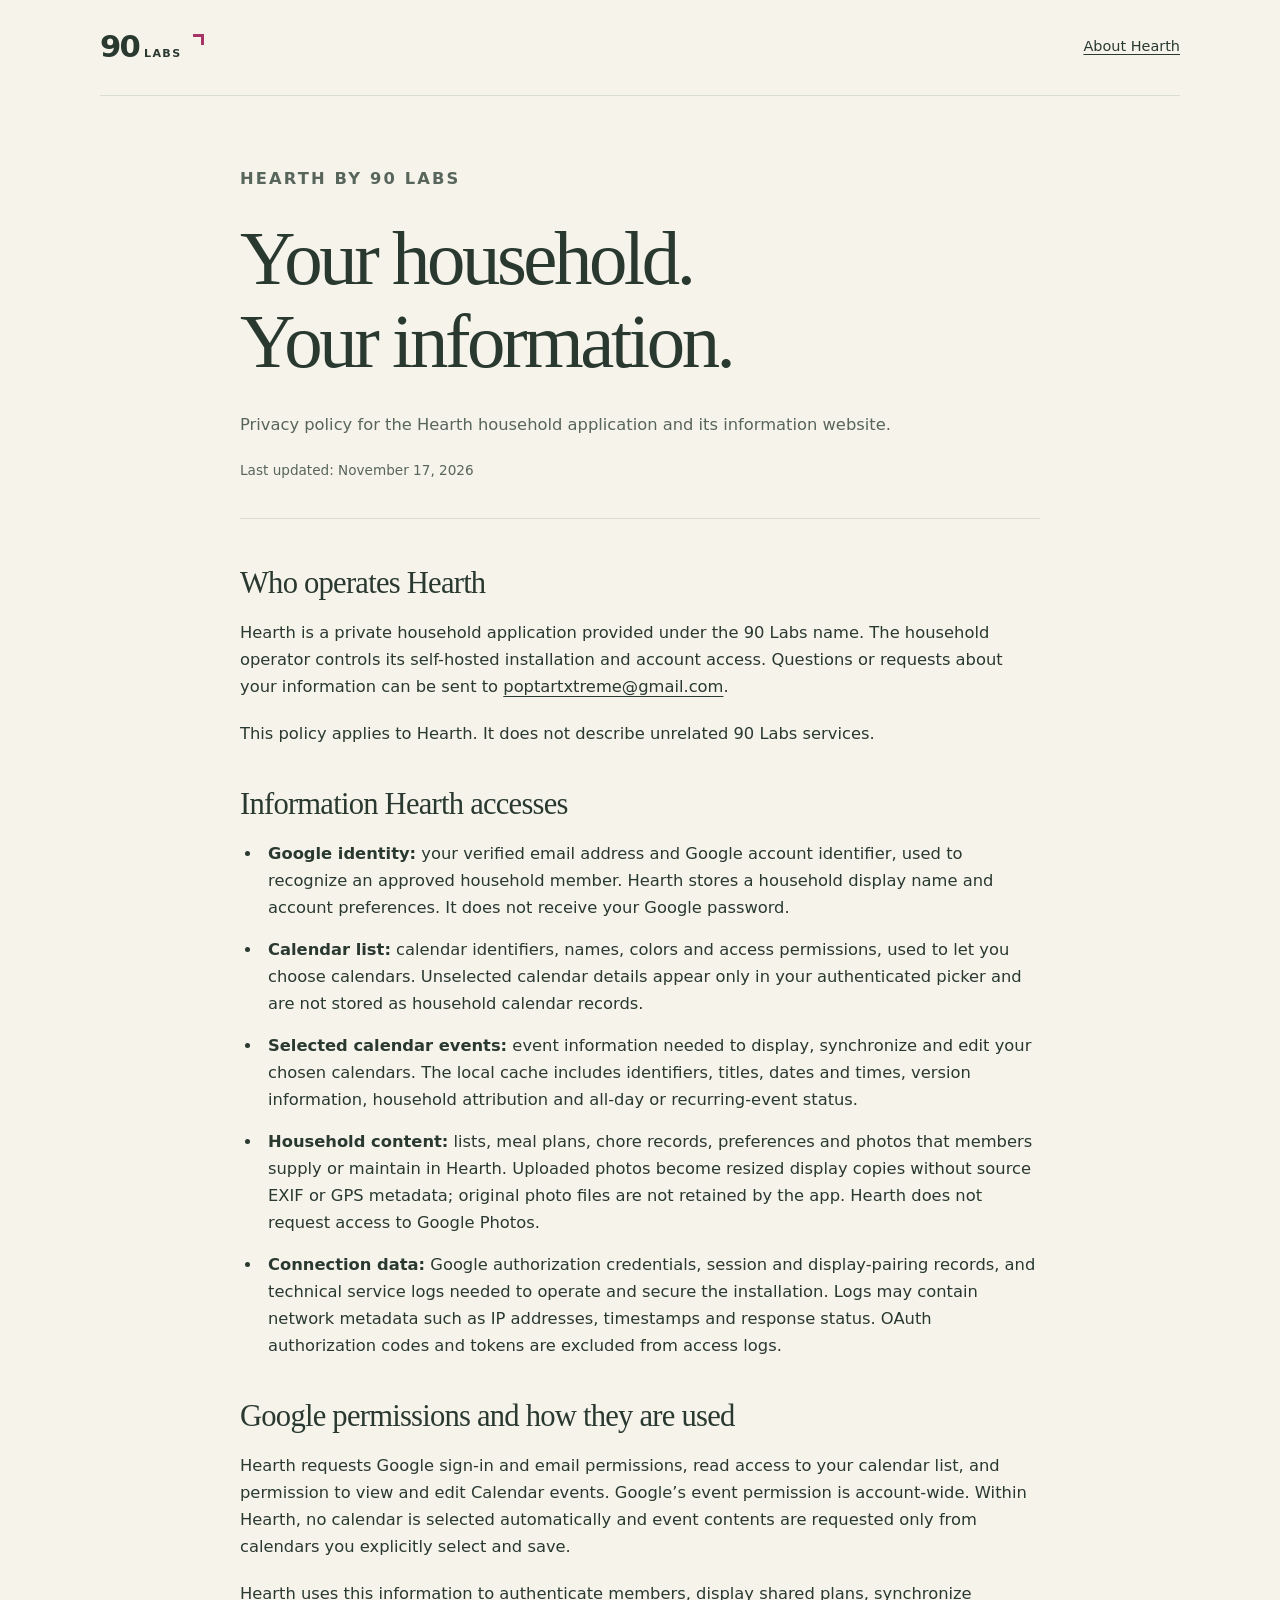
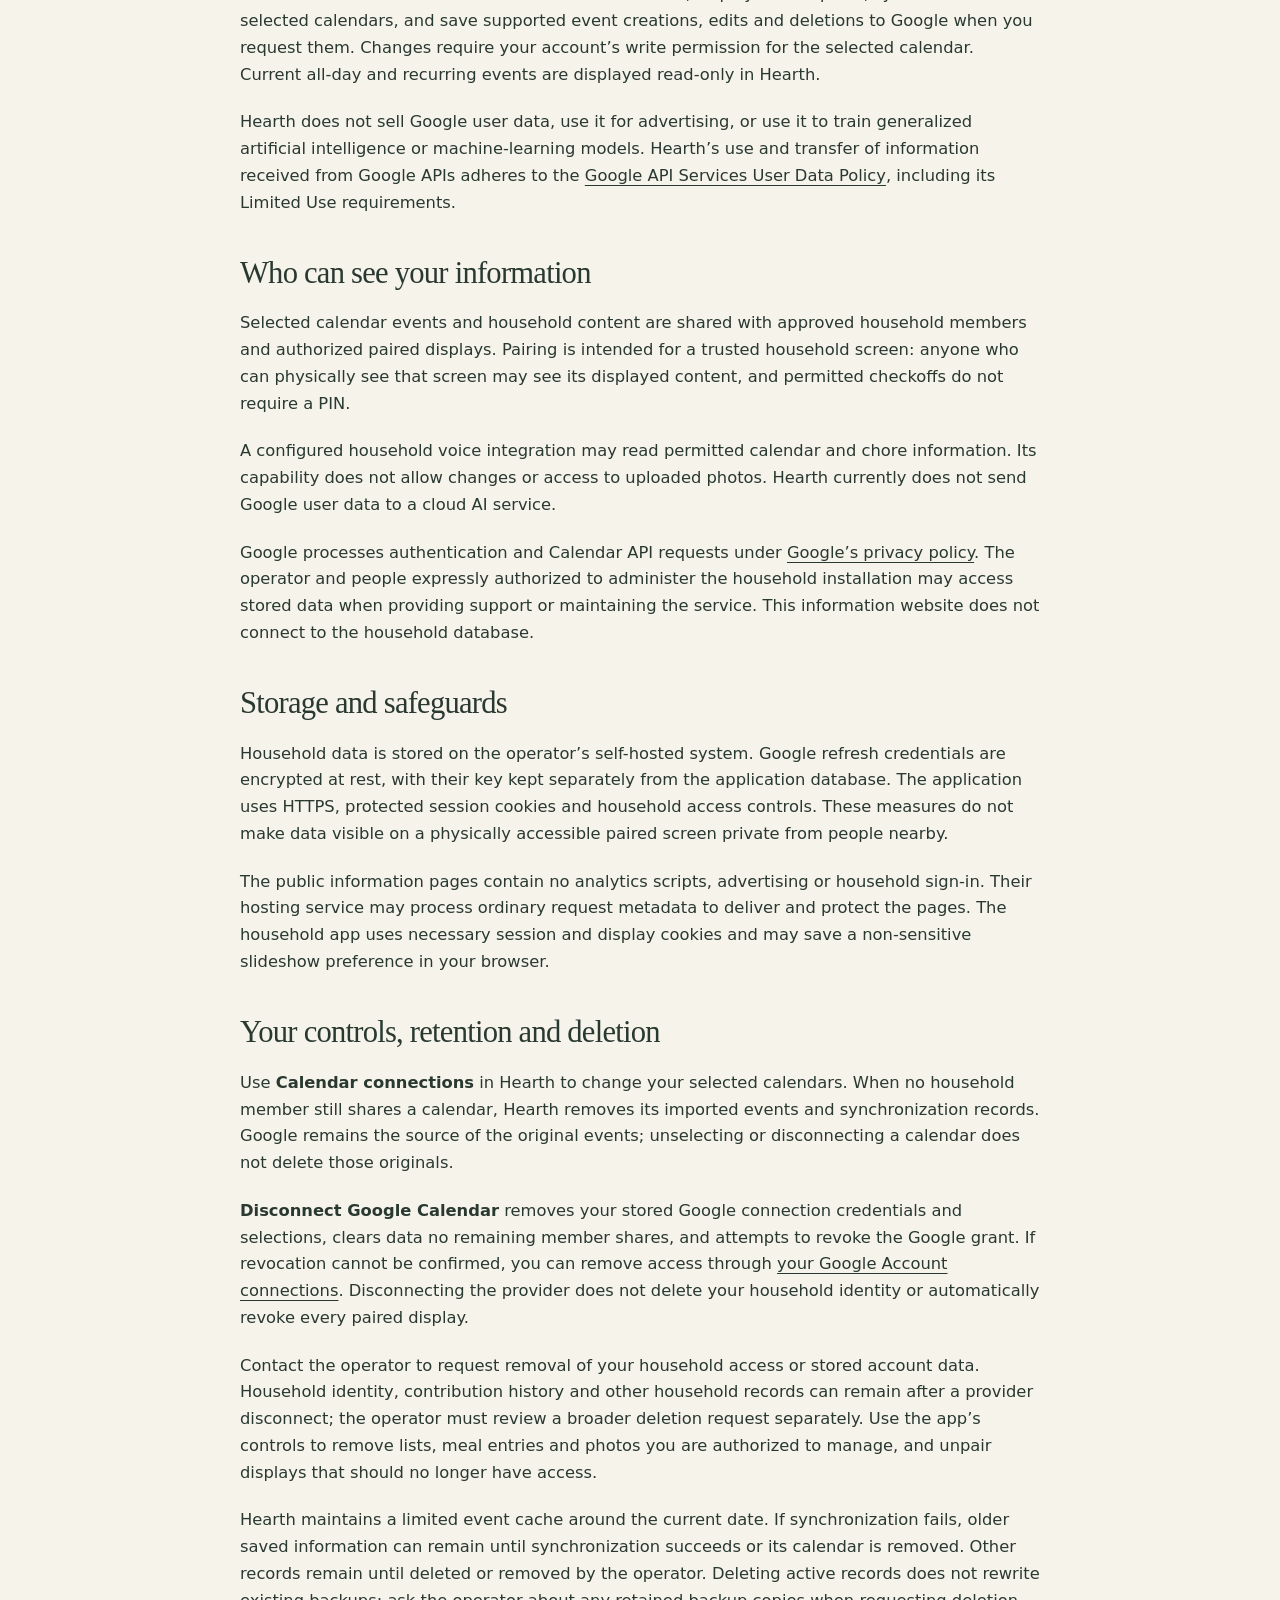
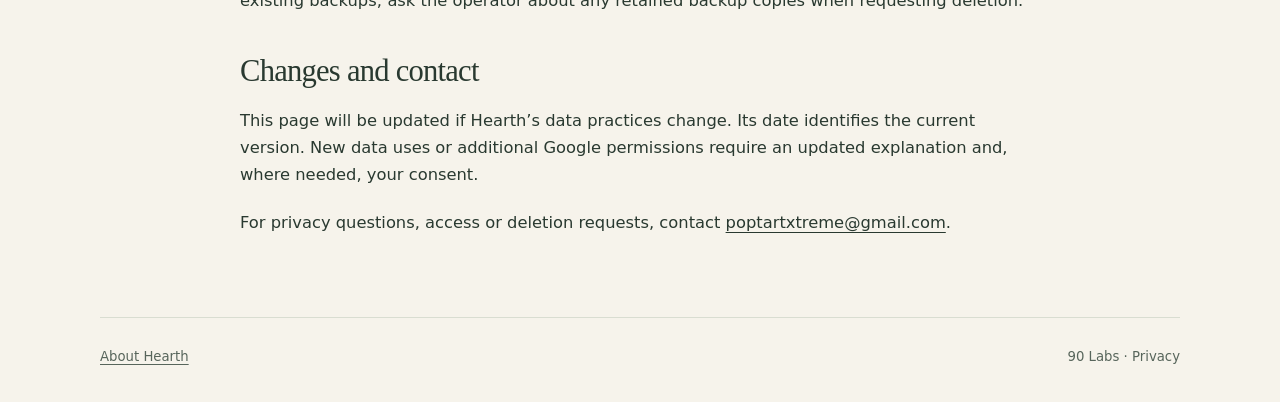
==== privacy/index.html @ e5f7fec4 "Publish Hearth information and privacy pages Co-authored-by: Codex <noreply@openai.com>" ====
<!doctype html>
<html lang="en">
<head>
  <meta charset="utf-8">
  <meta name="viewport" content="width=device-width, initial-scale=1">
  <meta name="description" content="How Hearth by 90 Labs accesses, uses, stores and shares Google Calendar and household information.">
  <title>Hearth privacy policy · 90 Labs</title>
  <link rel="stylesheet" href="../styles.css">
</head>
<body>
  <a class="skip" href="#main">Skip to content</a>
  <header class="wrap masthead"><a class="brand" href="../" aria-label="90 Labs Hearth home">90<span>LABS</span><i aria-hidden="true"></i></a><a href="../">About Hearth</a></header>
  <main id="main" class="wrap policy">
    <p class="eyebrow">Hearth by 90 Labs</p>
    <h1>Your household.<br>Your information.</h1>
    <p class="intro">Privacy policy for the Hearth household application and its information website.</p>
    <p class="updated">Last updated: November 17, 2026</p>
    <section><h2>Who operates Hearth</h2><p>Hearth is a private household application provided under the 90 Labs name. The household operator controls its self-hosted installation and account access. Questions or requests about your information can be sent to <a href="mailto:poptartxtreme@gmail.com">poptartxtreme@gmail.com</a>.</p><p>This policy applies to Hearth. It does not describe unrelated 90 Labs services.</p></section>
    <section><h2>Information Hearth accesses</h2><ul>
      <li><strong>Google identity:</strong> your verified email address and Google account identifier, used to recognize an approved household member. Hearth stores a household display name and account preferences. It does not receive your Google password.</li>
      <li><strong>Calendar list:</strong> calendar identifiers, names, colors and access permissions, used to let you choose calendars. Unselected calendar details appear only in your authenticated picker and are not stored as household calendar records.</li>
      <li><strong>Selected calendar events:</strong> event information needed to display, synchronize and edit your chosen calendars. The local cache includes identifiers, titles, dates and times, version information, household attribution and all-day or recurring-event status.</li>
      <li><strong>Household content:</strong> lists, meal plans, chore records, preferences and photos that members supply or maintain in Hearth. Uploaded photos become resized display copies without source EXIF or GPS metadata; original photo files are not retained by the app. Hearth does not request access to Google Photos.</li>
      <li><strong>Connection data:</strong> Google authorization credentials, session and display-pairing records, and technical service logs needed to operate and secure the installation. Logs may contain network metadata such as IP addresses, timestamps and response status. OAuth authorization codes and tokens are excluded from access logs.</li>
    </ul></section>
    <section><h2>Google permissions and how they are used</h2><p>Hearth requests Google sign-in and email permissions, read access to your calendar list, and permission to view and edit Calendar events. Google’s event permission is account-wide. Within Hearth, no calendar is selected automatically and event contents are requested only from calendars you explicitly select and save.</p><p>Hearth uses this information to authenticate members, display shared plans, synchronize selected calendars, and save supported event creations, edits and deletions to Google when you request them. Changes require your account’s write permission for the selected calendar. Current all-day and recurring events are displayed read-only in Hearth.</p><p>Hearth does not sell Google user data, use it for advertising, or use it to train generalized artificial intelligence or machine-learning models. Hearth’s use and transfer of information received from Google APIs adheres to the <a href="https://developers.google.com/terms/api-services-user-data-policy">Google API Services User Data Policy</a>, including its Limited Use requirements.</p></section>
    <section><h2>Who can see your information</h2><p>Selected calendar events and household content are shared with approved household members and authorized paired displays. Pairing is intended for a trusted household screen: anyone who can physically see that screen may see its displayed content, and permitted checkoffs do not require a PIN.</p><p>A configured household voice integration may read permitted calendar and chore information. Its capability does not allow changes or access to uploaded photos. Hearth currently does not send Google user data to a cloud AI service.</p><p>Google processes authentication and Calendar API requests under <a href="https://policies.google.com/privacy">Google’s privacy policy</a>. The operator and people expressly authorized to administer the household installation may access stored data when providing support or maintaining the service. This information website does not connect to the household database.</p></section>
    <section><h2>Storage and safeguards</h2><p>Household data is stored on the operator’s self-hosted system. Google refresh credentials are encrypted at rest, with their key kept separately from the application database. The application uses HTTPS, protected session cookies and household access controls. These measures do not make data visible on a physically accessible paired screen private from people nearby.</p><p>The public information pages contain no analytics scripts, advertising or household sign-in. Their hosting service may process ordinary request metadata to deliver and protect the pages. The household app uses necessary session and display cookies and may save a non-sensitive slideshow preference in your browser.</p></section>
    <section><h2>Your controls, retention and deletion</h2><p>Use <strong>Calendar connections</strong> in Hearth to change your selected calendars. When no household member still shares a calendar, Hearth removes its imported events and synchronization records. Google remains the source of the original events; unselecting or disconnecting a calendar does not delete those originals.</p><p><strong>Disconnect Google Calendar</strong> removes your stored Google connection credentials and selections, clears data no remaining member shares, and attempts to revoke the Google grant. If revocation cannot be confirmed, you can remove access through <a href="https://myaccount.google.com/connections">your Google Account connections</a>. Disconnecting the provider does not delete your household identity or automatically revoke every paired display.</p><p>Contact the operator to request removal of your household access or stored account data. Household identity, contribution history and other household records can remain after a provider disconnect; the operator must review a broader deletion request separately. Use the app’s controls to remove lists, meal entries and photos you are authorized to manage, and unpair displays that should no longer have access.</p><p>Hearth maintains a limited event cache around the current date. If synchronization fails, older saved information can remain until synchronization succeeds or its calendar is removed. Other records remain until deleted or removed by the operator. Deleting active records does not rewrite existing backups; ask the operator about any retained backup copies when requesting deletion.</p></section>
    <section><h2>Changes and contact</h2><p>This page will be updated if Hearth’s data practices change. Its date identifies the current version. New data uses or additional Google permissions require an updated explanation and, where needed, your consent.</p><p>For privacy questions, access or deletion requests, contact <a href="mailto:poptartxtreme@gmail.com">poptartxtreme@gmail.com</a>.</p></section>
  </main>
  <footer class="wrap footer"><a href="../">About Hearth</a><span>90 Labs · Privacy</span></footer>
</body>
</html>
---- styles.css ----
:root{color-scheme:light;--paper:#f6f3eb;--ink:#293930;--muted:#57655b;--line:#d9ddd1;--green:#e0e9dc;--accent:#a83366;font:17px/1.65 system-ui,-apple-system,BlinkMacSystemFont,"Segoe UI",sans-serif;background:var(--paper);color:var(--ink)}
*{box-sizing:border-box}body{margin:0}a{color:inherit;text-underline-offset:.22em}a:hover{color:var(--accent)}a:focus-visible{outline:3px solid var(--accent);outline-offset:5px}h1,h2,h3,p{margin-top:0}h1,h2{font-family:Georgia,"Times New Roman",serif;font-weight:400;letter-spacing:-.045em;line-height:1.08}h1{font-size:clamp(3.5rem,8vw,6.6rem);margin-bottom:1.6rem}h2{font-size:clamp(2rem,4vw,3rem);margin-bottom:1.1rem}h3{font-size:1.07rem;line-height:1.4}p{margin-bottom:1.2rem}em{color:var(--accent);font-weight:400}.wrap{width:min(1080px,calc(100% - 64px));margin-inline:auto}.masthead{display:flex;align-items:center;justify-content:space-between;padding-block:32px;border-bottom:1px solid var(--line)}.masthead>a:last-child{font-size:.85rem}.brand{display:flex;gap:5px;align-items:baseline;text-decoration:none;font-size:1.8rem;line-height:1;font-weight:800;letter-spacing:-.06em}.brand span{font-size:.65rem;letter-spacing:.13em}.brand i{align-self:flex-start;width:11px;height:11px;border-top:3px solid var(--accent);border-right:3px solid var(--accent);margin:2px 0 0 6px}.eyebrow{text-transform:uppercase;letter-spacing:.13em;font-size:.69rem;font-weight:700;margin-bottom:1.5rem;color:var(--muted)}.hero{padding:86px 0 80px;max-width:850px}.intro{font-size:1.15rem;line-height:1.7;max-width:680px;color:var(--muted)}.button{display:inline-flex;align-items:center;gap:1.8rem;border:1px solid var(--ink);padding:12px 18px;border-radius:6px;text-decoration:none;margin-top:12px;font-size:.87rem}.button:hover{background:var(--ink);color:var(--paper)}.overview{display:grid;grid-template-columns:1fr 1.4fr;gap:60px;padding:48px;background:var(--green);border-radius:14px}.overview-title .eyebrow{margin-bottom:1rem}.features{margin:0}.features>div+div{border-top:1px solid #becbb8;padding-top:20px;margin-top:20px}dt{font-size:1.07rem;font-weight:650;margin-bottom:5px}dd{margin:0;color:var(--muted);font-size:.92rem}.details{padding:84px 0 40px}.details>h2{max-width:660px}.steps{display:grid;grid-template-columns:repeat(3,1fr);gap:38px;margin:38px 0;padding:0;list-style:none;counter-reset:step}.steps li{counter-increment:step}.steps li:before{content:"0" counter(step);display:block;color:var(--accent);font-size:.8rem;font-weight:700;margin-bottom:18px}.steps p{font-size:.92rem;color:var(--muted)}.scope-note{padding:24px 0;border-top:1px solid var(--line);font-size:.88rem;color:var(--muted)}.access{max-width:760px;padding:30px 0 70px}.access h2{font-size:2rem}.access p{color:var(--muted)}.access>a{font-size:.9rem}.footer{display:flex;justify-content:space-between;gap:24px;padding:28px 0 34px;border-top:1px solid var(--line);font-size:.78rem;color:var(--muted)}.policy{max-width:800px;padding-top:70px;padding-bottom:60px}.policy h1{font-size:clamp(2.8rem,6vw,4.6rem)}.policy .updated{font-size:.8rem;color:var(--muted);padding-bottom:36px;border-bottom:1px solid var(--line);margin-bottom:46px}.policy section+section{margin-top:38px}.policy h2{font-size:1.8rem;letter-spacing:-.025em;line-height:1.2}.policy p,.policy li{font-size:.96rem}.policy ul{padding-left:1.3rem}.policy li{padding-left:.35rem;margin-bottom:.9rem}.policy a{overflow-wrap:anywhere}.skip{position:absolute;top:-100px;left:16px;padding:8px;background:white}.skip:focus{top:10px}
@media(max-width:650px){.wrap{width:calc(100% - 36px)}.masthead{padding-block:25px}.hero{padding:56px 0}.intro{font-size:1.03rem}.overview{grid-template-columns:1fr;gap:22px;padding:28px}.overview h2 br{display:none}.steps{grid-template-columns:1fr;gap:18px}.steps li:before{margin-bottom:8px}.steps h3{margin-bottom:8px}.details{padding-top:54px}.access{padding-bottom:42px}.policy{padding-top:50px}.footer{flex-wrap:wrap}.button{gap:1rem;font-size:.8rem}}
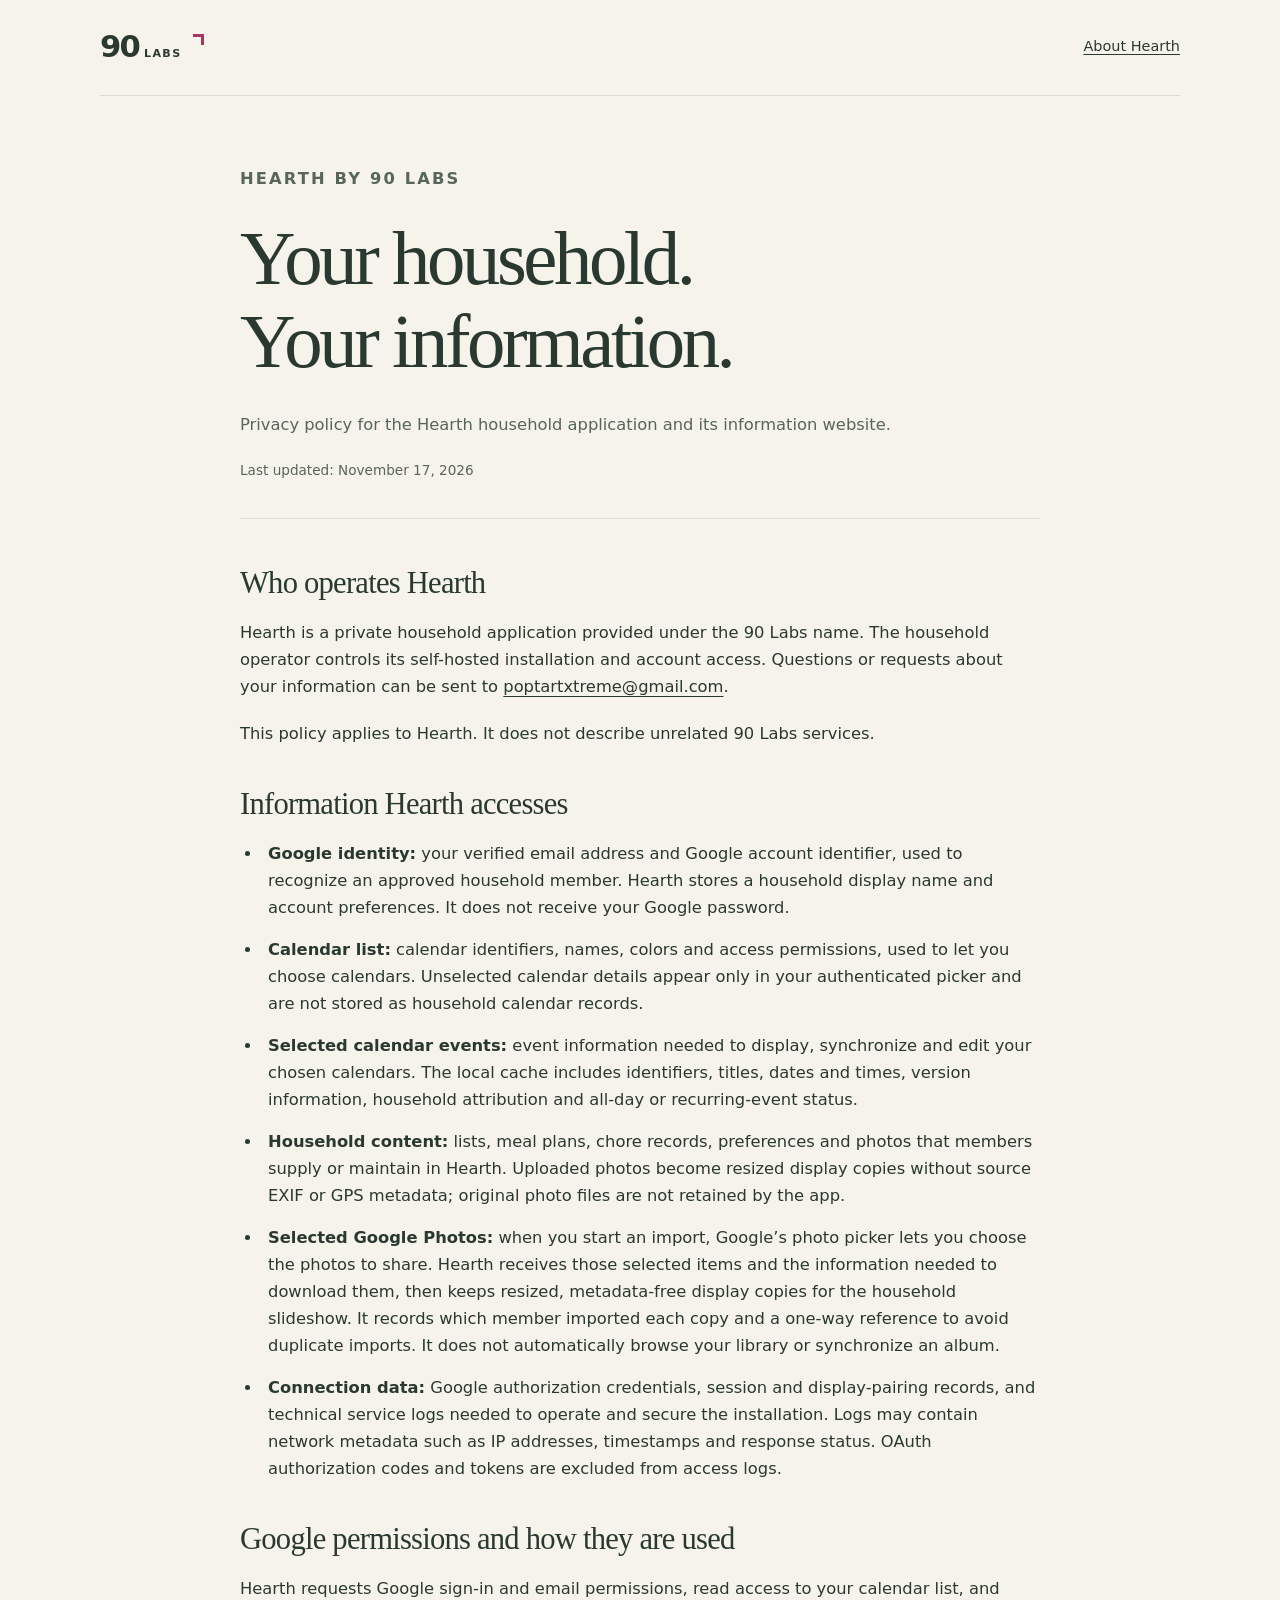
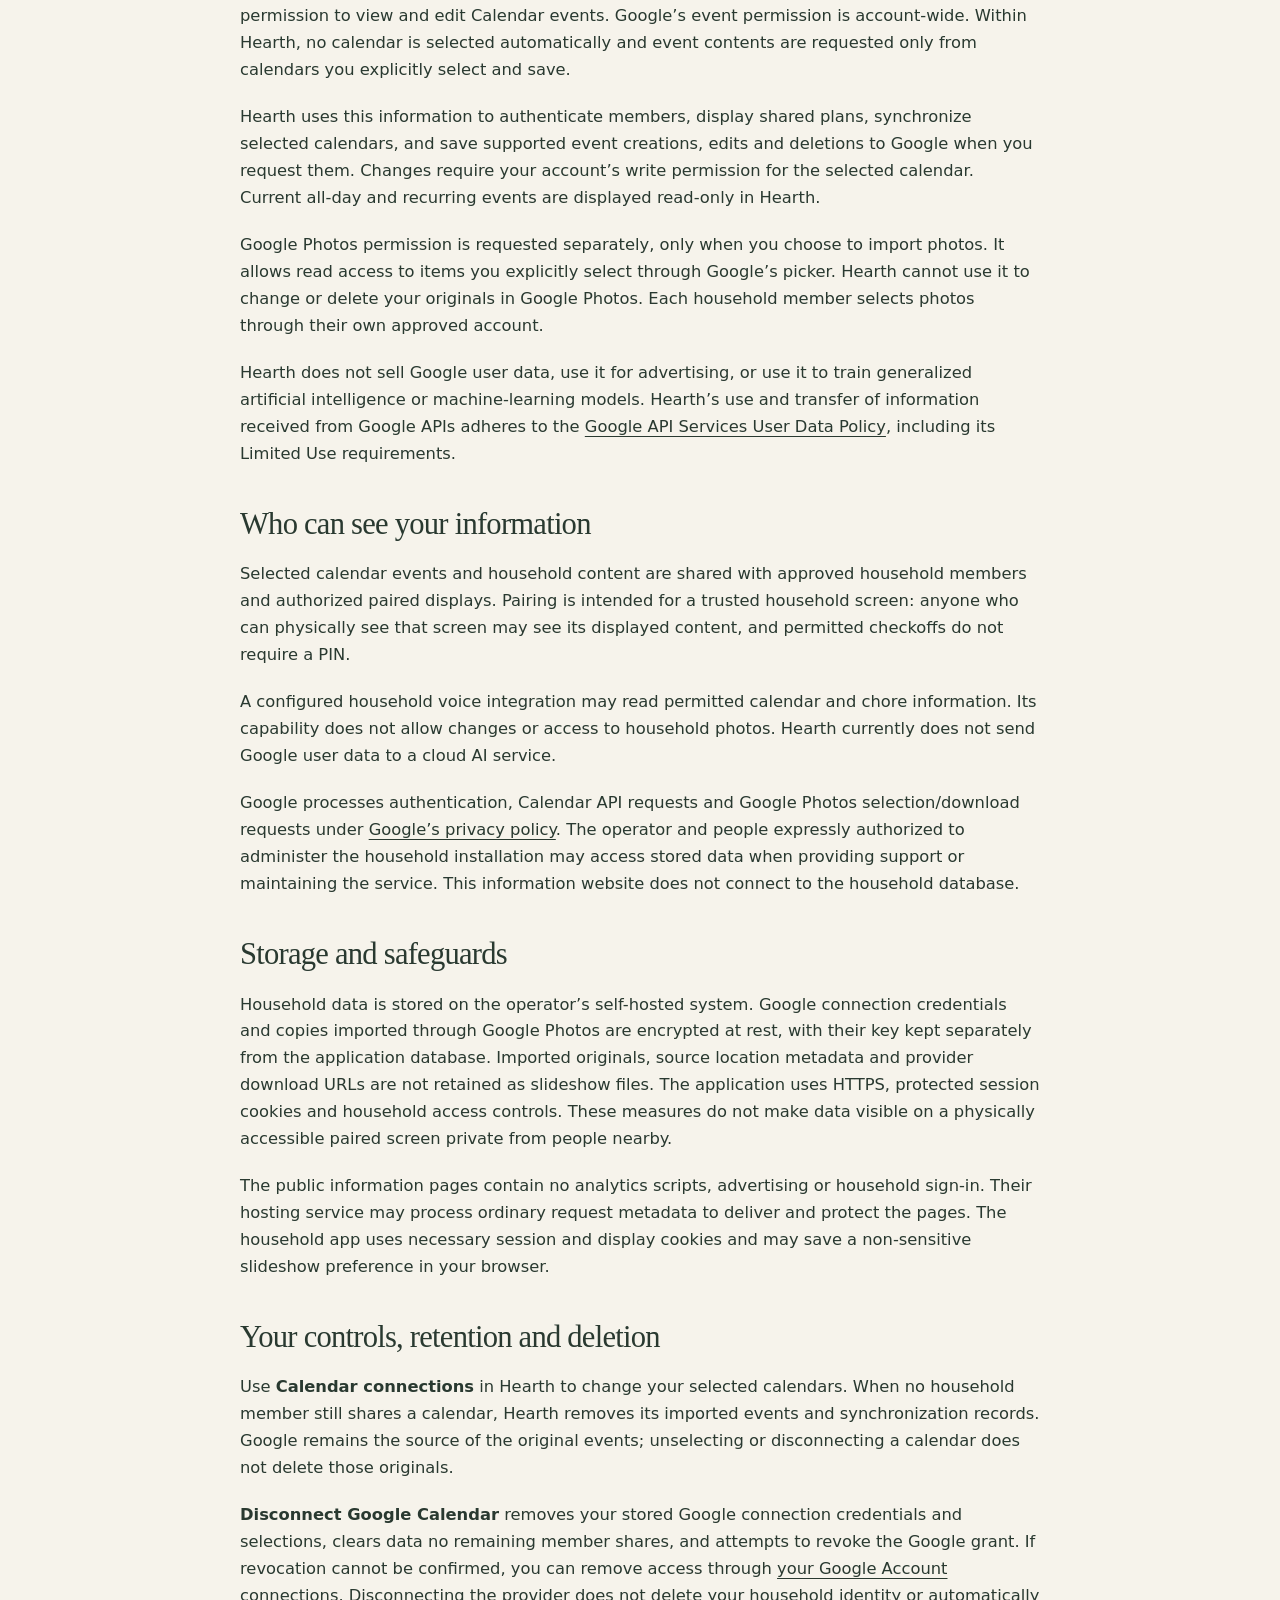
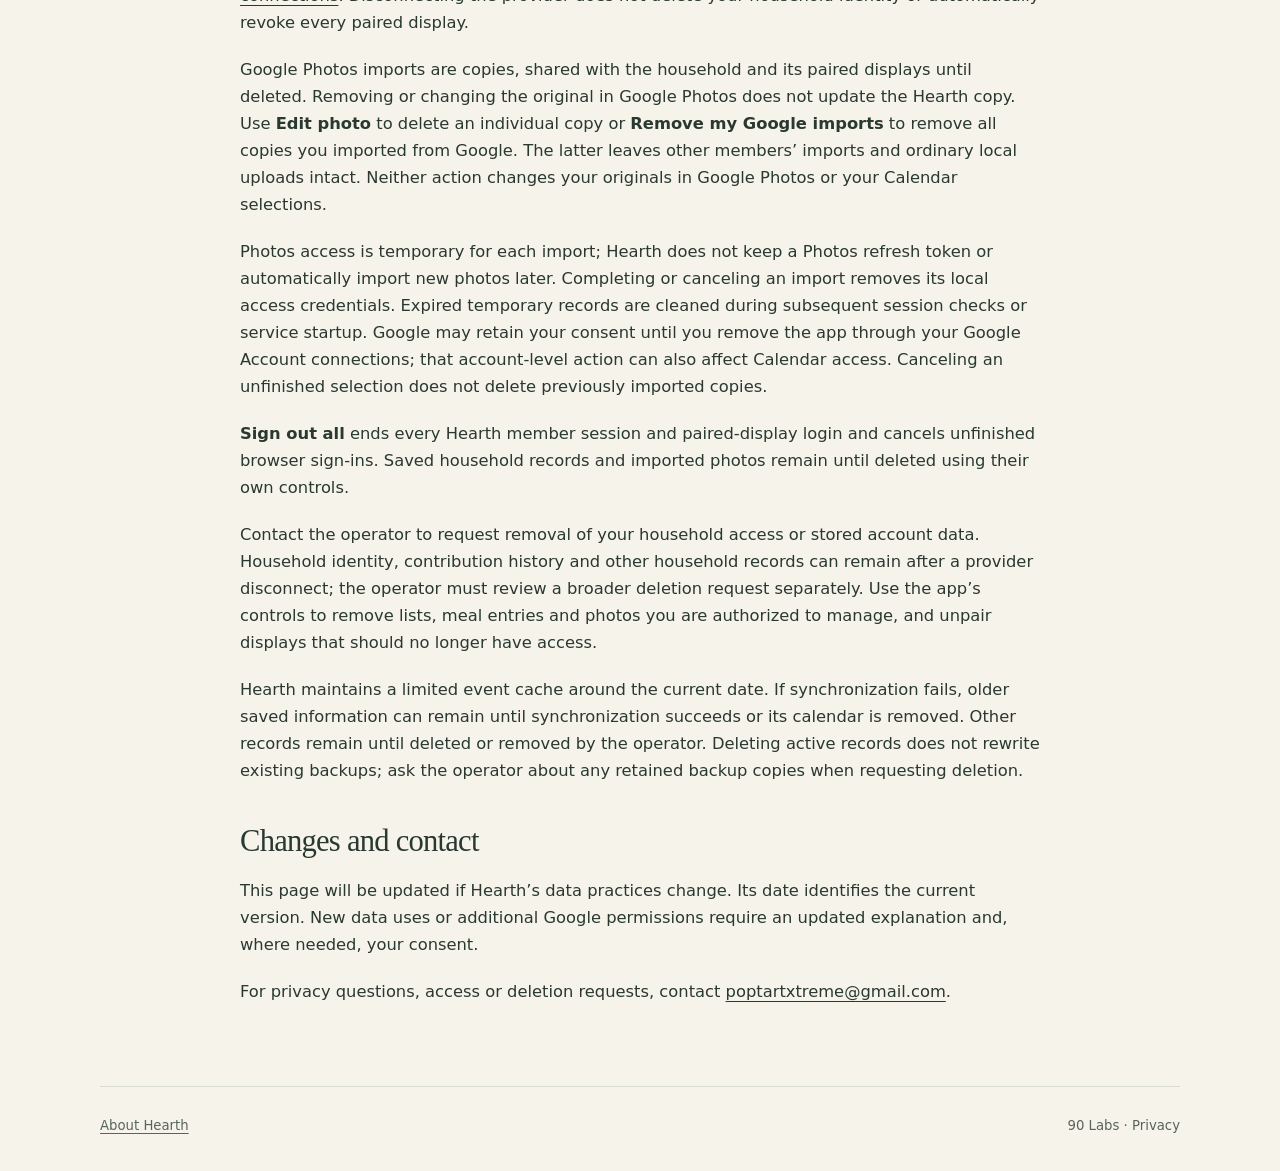
==== commit aff709d3: "Describe selected Google Photos imports and deletion controls Agent: Codex" ====
--- a/privacy/index.html
+++ b/privacy/index.html
@@ -3,7 +3,7 @@
 <head>
   <meta charset="utf-8">
   <meta name="viewport" content="width=device-width, initial-scale=1">
-  <meta name="description" content="How Hearth by 90 Labs accesses, uses, stores and shares Google Calendar and household information.">
+  <meta name="description" content="How Hearth by 90 Labs accesses, uses, stores and shares Google Calendar, selected Google Photos and household information.">
   <title>Hearth privacy policy · 90 Labs</title>
   <link rel="stylesheet" href="../styles.css">
 </head>
@@ -20,13 +20,14 @@
       <li><strong>Google identity:</strong> your verified email address and Google account identifier, used to recognize an approved household member. Hearth stores a household display name and account preferences. It does not receive your Google password.</li>
       <li><strong>Calendar list:</strong> calendar identifiers, names, colors and access permissions, used to let you choose calendars. Unselected calendar details appear only in your authenticated picker and are not stored as household calendar records.</li>
       <li><strong>Selected calendar events:</strong> event information needed to display, synchronize and edit your chosen calendars. The local cache includes identifiers, titles, dates and times, version information, household attribution and all-day or recurring-event status.</li>
-      <li><strong>Household content:</strong> lists, meal plans, chore records, preferences and photos that members supply or maintain in Hearth. Uploaded photos become resized display copies without source EXIF or GPS metadata; original photo files are not retained by the app. Hearth does not request access to Google Photos.</li>
+      <li><strong>Household content:</strong> lists, meal plans, chore records, preferences and photos that members supply or maintain in Hearth. Uploaded photos become resized display copies without source EXIF or GPS metadata; original photo files are not retained by the app.</li>
+      <li><strong>Selected Google Photos:</strong> when you start an import, Google’s photo picker lets you choose the photos to share. Hearth receives those selected items and the information needed to download them, then keeps resized, metadata-free display copies for the household slideshow. It records which member imported each copy and a one-way reference to avoid duplicate imports. It does not automatically browse your library or synchronize an album.</li>
       <li><strong>Connection data:</strong> Google authorization credentials, session and display-pairing records, and technical service logs needed to operate and secure the installation. Logs may contain network metadata such as IP addresses, timestamps and response status. OAuth authorization codes and tokens are excluded from access logs.</li>
     </ul></section>
-    <section><h2>Google permissions and how they are used</h2><p>Hearth requests Google sign-in and email permissions, read access to your calendar list, and permission to view and edit Calendar events. Google’s event permission is account-wide. Within Hearth, no calendar is selected automatically and event contents are requested only from calendars you explicitly select and save.</p><p>Hearth uses this information to authenticate members, display shared plans, synchronize selected calendars, and save supported event creations, edits and deletions to Google when you request them. Changes require your account’s write permission for the selected calendar. Current all-day and recurring events are displayed read-only in Hearth.</p><p>Hearth does not sell Google user data, use it for advertising, or use it to train generalized artificial intelligence or machine-learning models. Hearth’s use and transfer of information received from Google APIs adheres to the <a href="https://developers.google.com/terms/api-services-user-data-policy">Google API Services User Data Policy</a>, including its Limited Use requirements.</p></section>
-    <section><h2>Who can see your information</h2><p>Selected calendar events and household content are shared with approved household members and authorized paired displays. Pairing is intended for a trusted household screen: anyone who can physically see that screen may see its displayed content, and permitted checkoffs do not require a PIN.</p><p>A configured household voice integration may read permitted calendar and chore information. Its capability does not allow changes or access to uploaded photos. Hearth currently does not send Google user data to a cloud AI service.</p><p>Google processes authentication and Calendar API requests under <a href="https://policies.google.com/privacy">Google’s privacy policy</a>. The operator and people expressly authorized to administer the household installation may access stored data when providing support or maintaining the service. This information website does not connect to the household database.</p></section>
-    <section><h2>Storage and safeguards</h2><p>Household data is stored on the operator’s self-hosted system. Google refresh credentials are encrypted at rest, with their key kept separately from the application database. The application uses HTTPS, protected session cookies and household access controls. These measures do not make data visible on a physically accessible paired screen private from people nearby.</p><p>The public information pages contain no analytics scripts, advertising or household sign-in. Their hosting service may process ordinary request metadata to deliver and protect the pages. The household app uses necessary session and display cookies and may save a non-sensitive slideshow preference in your browser.</p></section>
-    <section><h2>Your controls, retention and deletion</h2><p>Use <strong>Calendar connections</strong> in Hearth to change your selected calendars. When no household member still shares a calendar, Hearth removes its imported events and synchronization records. Google remains the source of the original events; unselecting or disconnecting a calendar does not delete those originals.</p><p><strong>Disconnect Google Calendar</strong> removes your stored Google connection credentials and selections, clears data no remaining member shares, and attempts to revoke the Google grant. If revocation cannot be confirmed, you can remove access through <a href="https://myaccount.google.com/connections">your Google Account connections</a>. Disconnecting the provider does not delete your household identity or automatically revoke every paired display.</p><p>Contact the operator to request removal of your household access or stored account data. Household identity, contribution history and other household records can remain after a provider disconnect; the operator must review a broader deletion request separately. Use the app’s controls to remove lists, meal entries and photos you are authorized to manage, and unpair displays that should no longer have access.</p><p>Hearth maintains a limited event cache around the current date. If synchronization fails, older saved information can remain until synchronization succeeds or its calendar is removed. Other records remain until deleted or removed by the operator. Deleting active records does not rewrite existing backups; ask the operator about any retained backup copies when requesting deletion.</p></section>
+    <section><h2>Google permissions and how they are used</h2><p>Hearth requests Google sign-in and email permissions, read access to your calendar list, and permission to view and edit Calendar events. Google’s event permission is account-wide. Within Hearth, no calendar is selected automatically and event contents are requested only from calendars you explicitly select and save.</p><p>Hearth uses this information to authenticate members, display shared plans, synchronize selected calendars, and save supported event creations, edits and deletions to Google when you request them. Changes require your account’s write permission for the selected calendar. Current all-day and recurring events are displayed read-only in Hearth.</p><p>Google Photos permission is requested separately, only when you choose to import photos. It allows read access to items you explicitly select through Google’s picker. Hearth cannot use it to change or delete your originals in Google Photos. Each household member selects photos through their own approved account.</p><p>Hearth does not sell Google user data, use it for advertising, or use it to train generalized artificial intelligence or machine-learning models. Hearth’s use and transfer of information received from Google APIs adheres to the <a href="https://developers.google.com/terms/api-services-user-data-policy">Google API Services User Data Policy</a>, including its Limited Use requirements.</p></section>
+    <section><h2>Who can see your information</h2><p>Selected calendar events and household content are shared with approved household members and authorized paired displays. Pairing is intended for a trusted household screen: anyone who can physically see that screen may see its displayed content, and permitted checkoffs do not require a PIN.</p><p>A configured household voice integration may read permitted calendar and chore information. Its capability does not allow changes or access to household photos. Hearth currently does not send Google user data to a cloud AI service.</p><p>Google processes authentication, Calendar API requests and Google Photos selection/download requests under <a href="https://policies.google.com/privacy">Google’s privacy policy</a>. The operator and people expressly authorized to administer the household installation may access stored data when providing support or maintaining the service. This information website does not connect to the household database.</p></section>
+    <section><h2>Storage and safeguards</h2><p>Household data is stored on the operator’s self-hosted system. Google connection credentials and copies imported through Google Photos are encrypted at rest, with their key kept separately from the application database. Imported originals, source location metadata and provider download URLs are not retained as slideshow files. The application uses HTTPS, protected session cookies and household access controls. These measures do not make data visible on a physically accessible paired screen private from people nearby.</p><p>The public information pages contain no analytics scripts, advertising or household sign-in. Their hosting service may process ordinary request metadata to deliver and protect the pages. The household app uses necessary session and display cookies and may save a non-sensitive slideshow preference in your browser.</p></section>
+    <section><h2>Your controls, retention and deletion</h2><p>Use <strong>Calendar connections</strong> in Hearth to change your selected calendars. When no household member still shares a calendar, Hearth removes its imported events and synchronization records. Google remains the source of the original events; unselecting or disconnecting a calendar does not delete those originals.</p><p><strong>Disconnect Google Calendar</strong> removes your stored Google connection credentials and selections, clears data no remaining member shares, and attempts to revoke the Google grant. If revocation cannot be confirmed, you can remove access through <a href="https://myaccount.google.com/connections">your Google Account connections</a>. Disconnecting the provider does not delete your household identity or automatically revoke every paired display.</p><p>Google Photos imports are copies, shared with the household and its paired displays until deleted. Removing or changing the original in Google Photos does not update the Hearth copy. Use <strong>Edit photo</strong> to delete an individual copy or <strong>Remove my Google imports</strong> to remove all copies you imported from Google. The latter leaves other members’ imports and ordinary local uploads intact. Neither action changes your originals in Google Photos or your Calendar selections.</p><p>Photos access is temporary for each import; Hearth does not keep a Photos refresh token or automatically import new photos later. Completing or canceling an import removes its local access credentials. Expired temporary records are cleaned during subsequent session checks or service startup. Google may retain your consent until you remove the app through your Google Account connections; that account-level action can also affect Calendar access. Canceling an unfinished selection does not delete previously imported copies.</p><p><strong>Sign out all</strong> ends every Hearth member session and paired-display login and cancels unfinished browser sign-ins. Saved household records and imported photos remain until deleted using their own controls.</p><p>Contact the operator to request removal of your household access or stored account data. Household identity, contribution history and other household records can remain after a provider disconnect; the operator must review a broader deletion request separately. Use the app’s controls to remove lists, meal entries and photos you are authorized to manage, and unpair displays that should no longer have access.</p><p>Hearth maintains a limited event cache around the current date. If synchronization fails, older saved information can remain until synchronization succeeds or its calendar is removed. Other records remain until deleted or removed by the operator. Deleting active records does not rewrite existing backups; ask the operator about any retained backup copies when requesting deletion.</p></section>
     <section><h2>Changes and contact</h2><p>This page will be updated if Hearth’s data practices change. Its date identifies the current version. New data uses or additional Google permissions require an updated explanation and, where needed, your consent.</p><p>For privacy questions, access or deletion requests, contact <a href="mailto:poptartxtreme@gmail.com">poptartxtreme@gmail.com</a>.</p></section>
   </main>
   <footer class="wrap footer"><a href="../">About Hearth</a><span>90 Labs · Privacy</span></footer>
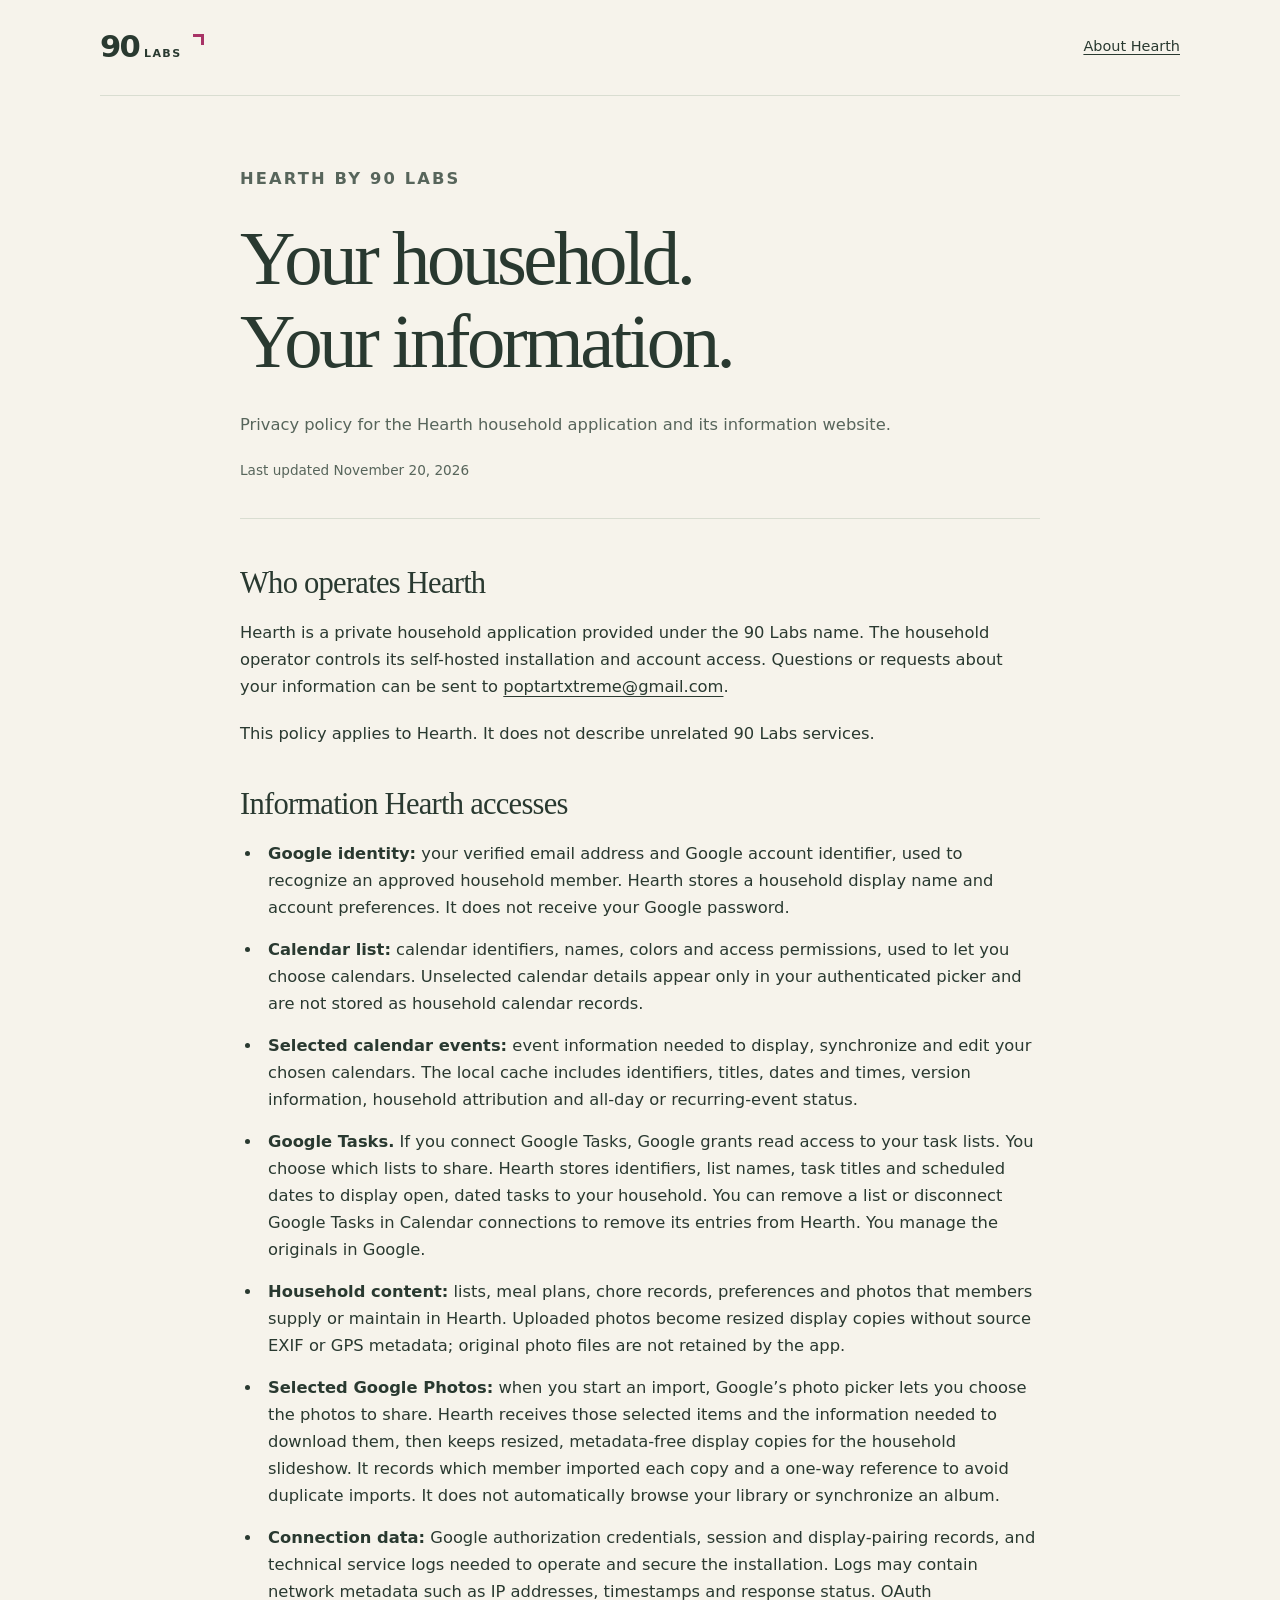
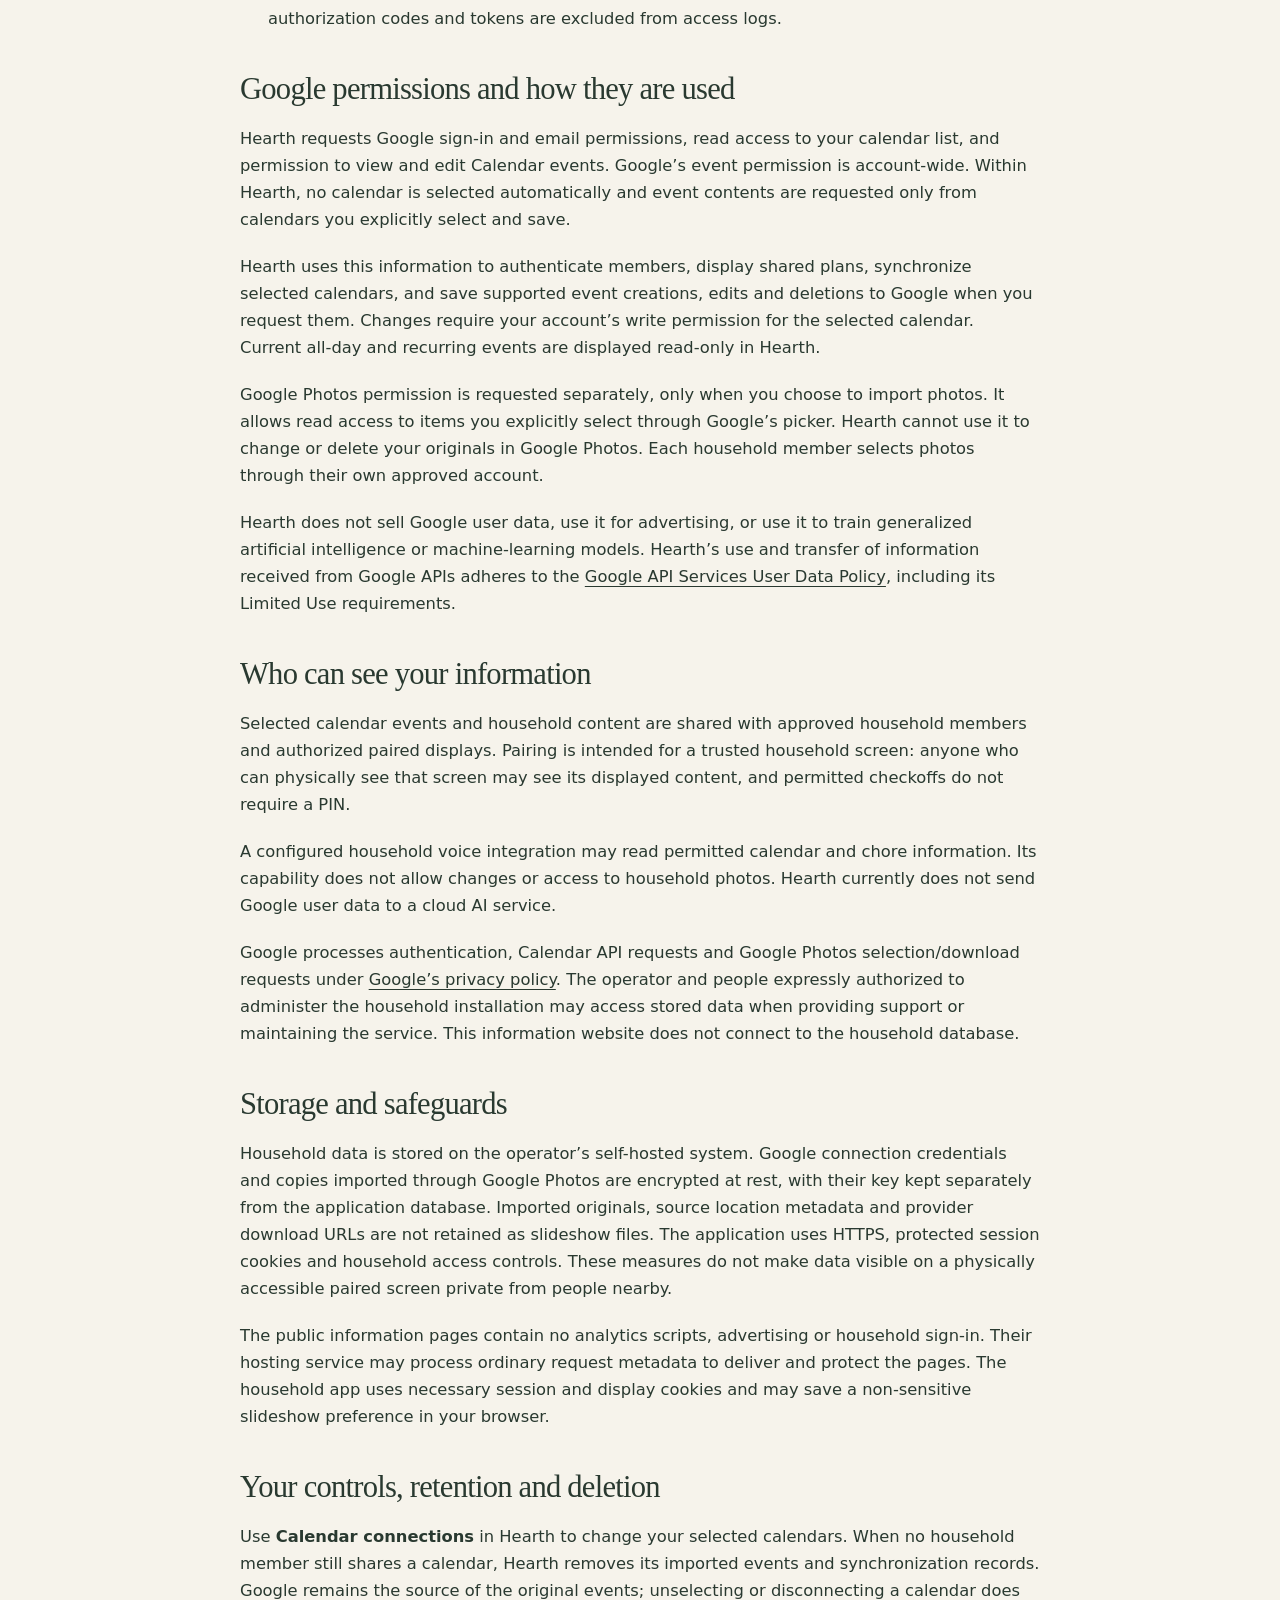
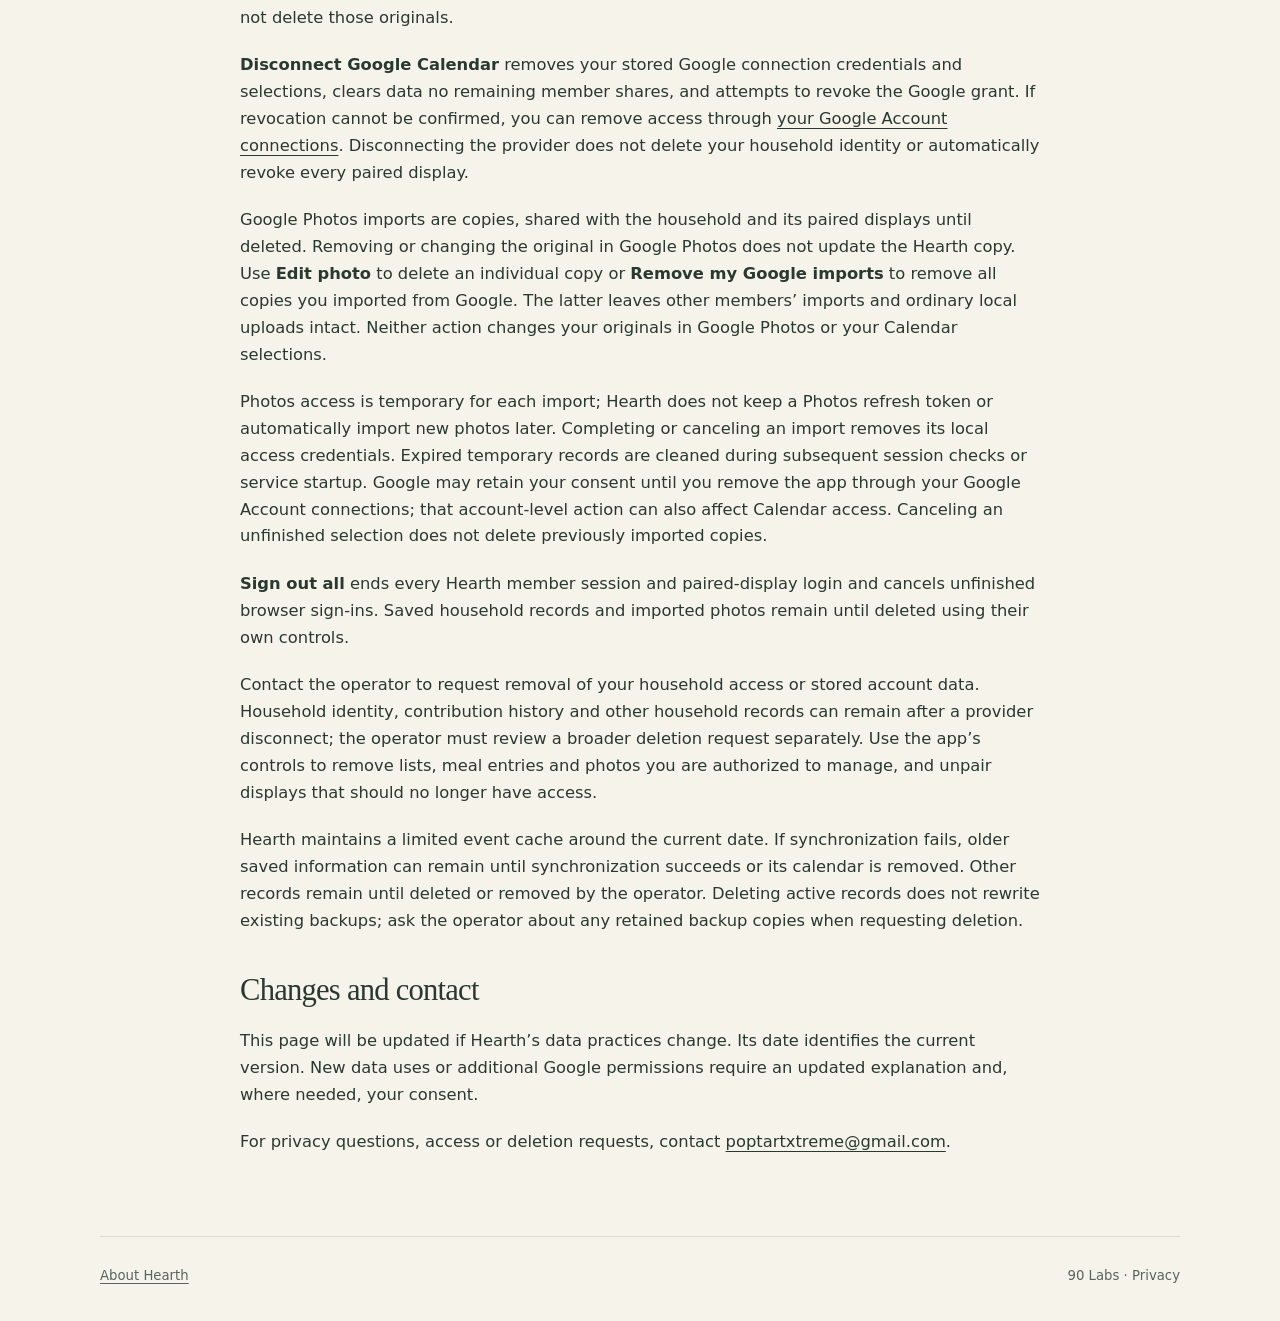
==== commit 2dcb5391: "Explain optional read-only Google Tasks sharing in Hearth Agent: Codex" ====
--- a/privacy/index.html
+++ b/privacy/index.html
@@ -14,12 +14,13 @@
     <p class="eyebrow">Hearth by 90 Labs</p>
     <h1>Your household.<br>Your information.</h1>
     <p class="intro">Privacy policy for the Hearth household application and its information website.</p>
-    <p class="updated">Last updated: November 17, 2026</p>
+    <p class="updated">Last updated November 20, 2026</p>
     <section><h2>Who operates Hearth</h2><p>Hearth is a private household application provided under the 90 Labs name. The household operator controls its self-hosted installation and account access. Questions or requests about your information can be sent to <a href="mailto:poptartxtreme@gmail.com">poptartxtreme@gmail.com</a>.</p><p>This policy applies to Hearth. It does not describe unrelated 90 Labs services.</p></section>
     <section><h2>Information Hearth accesses</h2><ul>
       <li><strong>Google identity:</strong> your verified email address and Google account identifier, used to recognize an approved household member. Hearth stores a household display name and account preferences. It does not receive your Google password.</li>
       <li><strong>Calendar list:</strong> calendar identifiers, names, colors and access permissions, used to let you choose calendars. Unselected calendar details appear only in your authenticated picker and are not stored as household calendar records.</li>
       <li><strong>Selected calendar events:</strong> event information needed to display, synchronize and edit your chosen calendars. The local cache includes identifiers, titles, dates and times, version information, household attribution and all-day or recurring-event status.</li>
+      <li><strong>Google Tasks.</strong> If you connect Google Tasks, Google grants read access to your task lists. You choose which lists to share. Hearth stores identifiers, list names, task titles and scheduled dates to display open, dated tasks to your household. You can remove a list or disconnect Google Tasks in Calendar connections to remove its entries from Hearth. You manage the originals in Google.</li>
       <li><strong>Household content:</strong> lists, meal plans, chore records, preferences and photos that members supply or maintain in Hearth. Uploaded photos become resized display copies without source EXIF or GPS metadata; original photo files are not retained by the app.</li>
       <li><strong>Selected Google Photos:</strong> when you start an import, Google’s photo picker lets you choose the photos to share. Hearth receives those selected items and the information needed to download them, then keeps resized, metadata-free display copies for the household slideshow. It records which member imported each copy and a one-way reference to avoid duplicate imports. It does not automatically browse your library or synchronize an album.</li>
       <li><strong>Connection data:</strong> Google authorization credentials, session and display-pairing records, and technical service logs needed to operate and secure the installation. Logs may contain network metadata such as IP addresses, timestamps and response status. OAuth authorization codes and tokens are excluded from access logs.</li>
